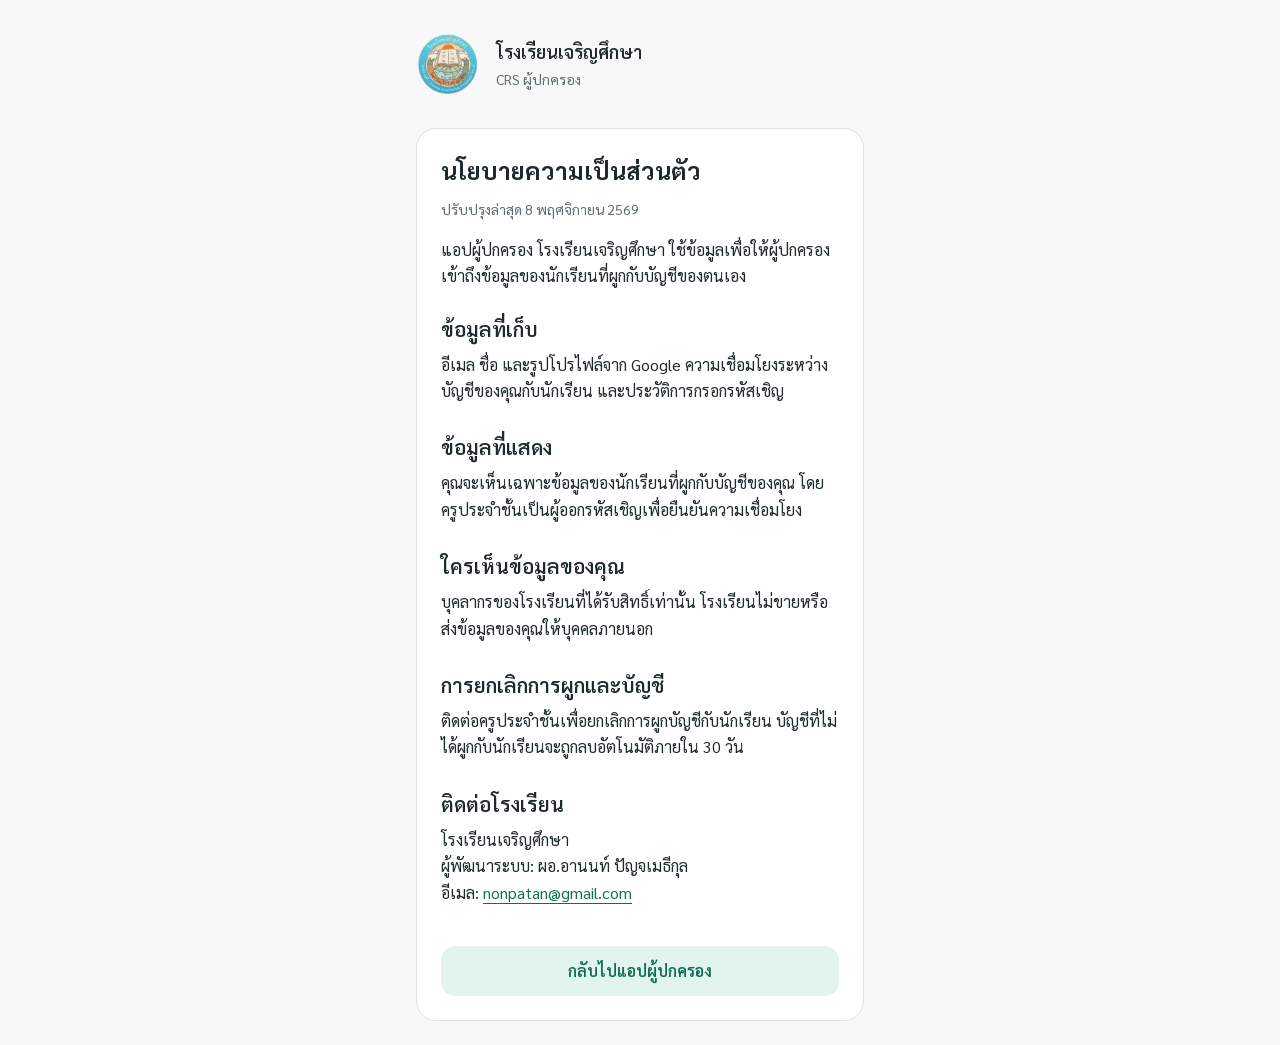
==== privacy.html @ 17d57c71 "feat: parent app pilot (sw v6 · from CRS_Parent_dev b080bd7)" ====
<!doctype html>
<html lang="th">
<head>
  <meta charset="UTF-8">
  <meta name="viewport" content="width=device-width, initial-scale=1, viewport-fit=cover">
  <meta name="theme-color" content="#0f6e56">
  <title>นโยบายความเป็นส่วนตัว — โรงเรียนเจริญศึกษา</title>
  <link rel="icon" href="./icons/icon-192.png" type="image/png">
  <link rel="preconnect" href="https://fonts.googleapis.com">
  <link rel="preconnect" href="https://fonts.gstatic.com" crossorigin>
  <link href="https://fonts.googleapis.com/css2?family=Sarabun:wght@400;500;600;700&display=swap" rel="stylesheet">
  <link rel="stylesheet" href="./styles.css">
</head>
<body>
  <a class="skip-link" href="#main">ข้ามไปเนื้อหา</a>
  <div class="app-wrap">
    <header class="school-brand">
      <img src="./icons/icon-192.png" alt="ตราโรงเรียนเจริญศึกษา" width="64" height="64">
      <div><p class="school-name">โรงเรียนเจริญศึกษา</p><p class="brand-caption">CRS ผู้ปกครอง</p></div>
    </header>
    <main id="main" class="panel privacy-content">
      <h1>นโยบายความเป็นส่วนตัว</h1>
      <p class="updated">ปรับปรุงล่าสุด 8 พฤศจิกายน 2569</p>
      <p>แอปผู้ปกครอง โรงเรียนเจริญศึกษา ใช้ข้อมูลเพื่อให้ผู้ปกครองเข้าถึงข้อมูลของนักเรียนที่ผูกกับบัญชีของตนเอง</p>
      <h2>ข้อมูลที่เก็บ</h2>
      <p>อีเมล ชื่อ และรูปโปรไฟล์จาก Google ความเชื่อมโยงระหว่างบัญชีของคุณกับนักเรียน และประวัติการกรอกรหัสเชิญ</p>
      <h2>ข้อมูลที่แสดง</h2>
      <p>คุณจะเห็นเฉพาะข้อมูลของนักเรียนที่ผูกกับบัญชีของคุณ โดยครูประจำชั้นเป็นผู้ออกรหัสเชิญเพื่อยืนยันความเชื่อมโยง</p>
      <h2>ใครเห็นข้อมูลของคุณ</h2>
      <p>บุคลากรของโรงเรียนที่ได้รับสิทธิ์เท่านั้น โรงเรียนไม่ขายหรือส่งข้อมูลของคุณให้บุคคลภายนอก</p>
      <h2>การยกเลิกการผูกและบัญชี</h2>
      <p>ติดต่อครูประจำชั้นเพื่อยกเลิกการผูกบัญชีกับนักเรียน บัญชีที่ไม่ได้ผูกกับนักเรียนจะถูกลบอัตโนมัติภายใน 30 วัน</p>
      <h2>ติดต่อโรงเรียน</h2>
      <p>โรงเรียนเจริญศึกษา<br>ผู้พัฒนาระบบ: ผอ.อานนท์ ปัญจเมธีกุล<br>อีเมล: <a href="mailto:nonpatan@gmail.com">nonpatan@gmail.com</a></p>
      <a class="button secondary full back-link" href="./">กลับไปแอปผู้ปกครอง</a>
    </main>
  </div>
</body>
</html>
---- styles.css ----
:root {
  --ink:         #1f2a2e;
  --muted:       #5f6b70;
  --line:        #dfe4e3;
  --teal:        #0f6e56;
  --teal-soft:   #e1f5ee;
  --bg:          #f7f8f7;
  --white:       #ffffff;
  --danger:      #a32d2d;
  --danger-soft: #fceaea;
  --amber:       #8a5a00;
  --amber-soft:  #fff4df;
  --teal-deep:   #0a4f3e;
  --teal-glow:   #168164;
  --shadow: 0 1px 2px rgba(15, 110, 86, .08), 0 8px 24px rgba(15, 110, 86, .10);
  --crest-shadow: 0 8px 24px rgba(0, 0, 0, .20);
  --hero-decoration: rgba(255, 255, 255, .06);
  --hero-control: rgba(255, 255, 255, .14);
  --ticket-line: #9fd3c1;
  --ticket-bg: #fbfefd;
  --add-line: #b9cfc8;
  --google-border: #747775;
  --google-ink: #1f1f1f;
  --google-red: #ea4335;
  --google-blue: #4285f4;
  --google-yellow: #fbbc05;
  --google-green: #34a853;
  --s1: #dbeafe; --s1d: #1e4fa3; --s2: #fde2e1; --s2d: #a32d2d;
  --s3: #dcf3e4; --s3d: #1b7a43; --s4: #fff1cc; --s4d: #8a5a00;
  --s5: #ede4fb; --s5d: #5b3aa6; --s6: #d5f1f1; --s6d: #116a6a;
  --s7: #fde4f1; --s7d: #9c2a68; --s8: #e6efd2; --s8d: #4f6b12;
  --s9: #ffe6d5; --s9d: #a24a10; --s10: #e2e6fb; --s10d: #3a4aa0;
  --s11: #f3e7dc; --s11d: #7a4b26; --s12: #ddeefa; --s12d: #1d6690;
  --s13: #f6e3f8; --s13d: #84308f; --s14: #e9ece6; --s14d: #4a5a4a;
  --bottom-nav-height: 80px;
  color-scheme: light;
}
* { box-sizing: border-box; }
[hidden] { display: none !important; }
html { scroll-padding-block: 16px; }
html.has-bottom-nav { scroll-padding-bottom: calc(var(--bottom-nav-height) + 16px); }
body { margin: 0; min-height: 100vh; min-height: 100dvh; background: var(--bg); color: var(--ink); font-family: 'Sarabun', sans-serif; font-size: 1rem; line-height: 1.65; }
.app-wrap { width: 100%; max-width: 480px; margin: 0 auto; padding: max(32px, env(safe-area-inset-top)) max(16px, env(safe-area-inset-right)) max(24px, env(safe-area-inset-bottom)) max(16px, env(safe-area-inset-left)); }
.app-frame { min-height: 100vh; min-height: 100dvh; padding: 0; }
.app-frame.with-nav { padding-bottom: calc(var(--bottom-nav-height) + 16px); }
#main { min-width: 0; }
h1, h2, h3, p, strong { overflow-wrap: anywhere; }
h1 { margin: 0 0 10px; font-size: 1.5rem; line-height: 1.45; font-weight: 700; }
h2 { margin: 0 0 8px; font-size: 1.25rem; line-height: 1.5; font-weight: 600; }
h3 { margin: 0 0 8px; font-size: 1rem; font-weight: 600; }
p { margin: 0 0 16px; }
p:last-child { margin-bottom: 0; }
.muted, .helper { color: var(--muted); }
.helper { margin: 8px 0 0; font-size: .8125rem; }
.screen-page { padding: 24px max(22px, env(safe-area-inset-right)) max(28px, env(safe-area-inset-bottom)) max(22px, env(safe-area-inset-left)); }
.panel { background: var(--white); border: 1px solid var(--line); border-radius: 20px; padding: 24px; }
.app-frame #main > .panel { margin: 24px 20px; }
.eyebrow { color: var(--teal); font-size: .875rem; font-weight: 600; margin-bottom: 8px; }
.button { display: inline-flex; align-items: center; justify-content: center; gap: 10px; min-height: 48px; min-width: 48px; padding: 12px 16px; border: 1px solid transparent; border-radius: 14px; font: inherit; font-weight: 600; line-height: 1.5; text-decoration: none; text-align: center; cursor: pointer; touch-action: manipulation; overflow-wrap: anywhere; transition: background-color 150ms, opacity 150ms; }
.button.primary { background: var(--teal); color: var(--white); }
.button.secondary { background: var(--teal-soft); color: var(--teal); }
.button.quiet { background: transparent; color: var(--muted); border-color: var(--line); }
.button.signout { background: transparent; color: var(--danger); border-color: var(--line); font-size: .875rem; font-weight: 500; }
.button.google { background: var(--white); color: var(--google-ink); border-color: var(--google-border); font-weight: 500; min-height: 52px; }
.button.google svg { flex: 0 0 20px; }
.button.full { width: 100%; }
.button:hover:not(:disabled), .filter-chip:hover, .bottom-nav a:hover { filter: brightness(.96); }
.button:active:not(:disabled), .filter-chip:active, .bottom-nav a:active { opacity: .78; }
.button:disabled { opacity: .55; cursor: not-allowed; }
svg { width: 24px; height: 24px; flex-shrink: 0; vertical-align: middle; }
a { color: var(--teal); text-underline-offset: 4px; }
a:focus-visible, button:focus-visible, input:focus-visible, summary:focus-visible, [tabindex]:focus-visible { outline: 3px solid var(--teal); outline-offset: 4px; }
.login-hero h1:focus-visible, .home-header h1:focus-visible, .bell-button:focus-visible { outline-color: var(--white); }
.skip-link { position: absolute; top: -120px; left: 16px; padding: 12px; background: var(--white); z-index: 30; }
.skip-link:focus { top: max(8px, env(safe-area-inset-top)); }
.school-brand { display: flex; align-items: center; gap: 16px; margin-bottom: 32px; }
.school-brand img { flex: 0 0 64px; object-fit: contain; }
.school-name { margin: 0; font-size: 1.125rem; font-weight: 600; }
.brand-caption { margin: 2px 0 0; color: var(--muted); font-size: .875rem; }
.fallback-brand { padding: max(24px, env(safe-area-inset-top)) 20px 0; }
.notice { border-radius: 12px; padding: 12px 16px; margin: 16px; overflow-wrap: anywhere; }
.notice.error { color: var(--danger); background: var(--danger-soft); }
.notice.success { color: var(--teal); background: var(--teal-soft); }
.notice.resume-toast { position: fixed; z-index: 25; bottom: calc(var(--bottom-nav-height) + 16px); left: 50%; transform: translateX(-50%); width: min(448px, calc(100% - 32px)); margin: 0; border: 1px solid var(--teal); pointer-events: none; }
.field-error { color: var(--danger); margin-top: 8px; font-size: .875rem; }
.field-error:empty { display: none; }
.field { margin: 24px 0; }
label { display: block; font-weight: 600; margin-bottom: 8px; }
input { width: 100%; min-width: 0; min-height: 56px; padding: 12px 14px; border: 1px solid var(--muted); border-radius: 12px; background: var(--white); color: var(--ink); font: inherit; font-size: 1rem; }
input[aria-invalid="true"] { border-color: var(--danger); }
.actions { display: grid; gap: 12px; }
/* เข้าสู่ระบบ: หัวเขียวและแผ่นขาวซ้อนตามแบบ A */
.login-screen { min-height: 100vh; min-height: 100dvh; display: flex; flex-direction: column; }
.login-hero { flex: 1; min-height: 340px; background: radial-gradient(120% 90% at 20% 0%, var(--teal-glow) 0%, var(--teal) 45%, var(--teal-deep) 100%); color: var(--white); display: flex; flex-direction: column; align-items: center; justify-content: center; text-align: center; padding: max(36px, env(safe-area-inset-top)) 24px 60px; position: relative; overflow: hidden; }
.login-hero::after { content: ''; position: absolute; right: -40px; bottom: -60px; width: 220px; height: 220px; border-radius: 50%; background: var(--hero-decoration); pointer-events: none; }
.crest { width: 96px; height: 96px; flex-shrink: 0; border-radius: 50%; background: var(--white); display: grid; place-items: center; box-shadow: var(--crest-shadow); margin-bottom: 14px; }
.crest img { width: 80px; height: 80px; border-radius: 50%; }
.login-hero .school { font-size: .9375rem; margin: 0; }
.login-hero h1 { font-size: 1.875rem; line-height: 1.25; margin: 4px 0 10px; }
.tagline { margin: 0; max-width: 270px; }
.login-sheet { background: var(--white); border-radius: 28px 28px 0 0; margin-top: -28px; position: relative; padding: 24px max(22px, env(safe-area-inset-right)) max(28px, env(safe-area-inset-bottom)) max(22px, env(safe-area-inset-left)); }
.features { list-style: none; padding: 0; margin: 0 0 24px; display: grid; gap: 16px; }
.features li { display: flex; align-items: center; gap: 12px; }
.feature-icon { width: 40px; height: 40px; border-radius: 12px; background: var(--teal-soft); color: var(--teal); display: grid; place-items: center; flex-shrink: 0; }
.feature-icon svg { width: 22px; height: 22px; }
.features strong { display: block; font-size: .9375rem; font-weight: 600; }
.features p { font-size: .8125rem; color: var(--muted); margin: 0; }
.login-fine { margin: 14px 0 0; text-align: center; font-size: .8125rem; color: var(--muted); }
.login-fine a { display: inline-flex; align-items: center; min-height: 44px; }
/* เชื่อมบัญชี: ช่องกรอกรหัสจริงในบัตรเส้นประ */
.account-bar { display: flex; align-items: center; gap: 12px; padding: max(16px, env(safe-area-inset-top)) 18px 16px; background: var(--white); border-bottom: 1px solid var(--line); }
.account-info { min-width: 0; flex: 1; }
.account-info small { display: block; color: var(--muted); }
.account-info strong { font-size: .9375rem; }
.account-email { margin: 0; font-size: .8125rem; color: var(--muted); overflow-wrap: anywhere; }
.account-bar .signout { flex-shrink: 0; border: 0; padding: 10px 0 10px 8px; min-width: 0; }
.back-button { flex-shrink: 0; width: 44px; height: 44px; min-height: 44px; min-width: 44px; padding: 0; border-radius: 12px; background: var(--bg); color: var(--ink); }
.steps { display: flex; gap: 6px; padding: 18px 22px 0; }
.steps span { flex: 1; height: 6px; border-radius: 3px; background: var(--teal); }
.steps .step-next { background: var(--line); }
.redeem-screen { padding-top: 18px; }
.redeem-intro { font-size: .875rem; }
.invite-ticket { margin: 20px 0 14px; padding: 20px; border: 1.5px dashed var(--ticket-line); border-radius: 20px; background: var(--white); box-shadow: var(--shadow); }
.invite-ticket label { font-size: .875rem; color: var(--muted); }
#invite-code { min-height: 64px; padding: 12px 6px; border: 2px solid var(--teal); border-radius: 14px; font: 600 1.8125rem/1.2 ui-monospace, Menlo, monospace; letter-spacing: .12em; text-align: center; color: var(--ink); background: var(--ticket-bg); }
#invite-code::placeholder { color: var(--muted); opacity: 1; }
#invite-code[aria-invalid="true"] { border-color: var(--danger); }
.invite-tip { display: flex; gap: 12px; align-items: flex-start; padding: 12px 14px; margin-bottom: 18px; border-radius: 14px; background: var(--amber-soft); color: var(--amber); font-size: .875rem; }
/* หน้าแรก C: ชิปกรองเป็นแถวเดียวที่เลื่อนแนวนอนได้ */
.home-header { background: linear-gradient(160deg, var(--teal), var(--teal-deep)); color: var(--white); padding: max(24px, env(safe-area-inset-top)) max(20px, env(safe-area-inset-right)) 78px max(20px, env(safe-area-inset-left)); border-radius: 0 0 28px 28px; }
.home-greeting { display: flex; justify-content: space-between; align-items: center; gap: 16px; }
.home-greeting > div { min-width: 0; }
.today-date { margin: 0 0 4px; font-size: .8125rem; }
.home-header h1 { margin: 0; }
.bell-button { flex-shrink: 0; padding: 0; border-radius: 14px; background: var(--hero-control); color: var(--white); }
.child-filters { display: flex; gap: 8px; padding: 4px max(16px, env(safe-area-inset-right)) 8px max(16px, env(safe-area-inset-left)); margin-top: -60px; position: relative; overflow-x: auto; overscroll-behavior-inline: contain; scrollbar-width: thin; }
.filter-chip { flex: 0 0 auto; display: inline-flex; align-items: center; min-height: 44px; padding: 8px 16px; border: 0; border-radius: 999px; background: var(--hero-control); color: var(--white); font: 600 .875rem/1.5 'Sarabun', sans-serif; cursor: pointer; touch-action: manipulation; }
.filter-chip[aria-pressed="true"] { background: var(--white); color: var(--teal); box-shadow: var(--shadow); }
.filter-chip:focus-visible { outline-color: var(--white); outline-offset: 2px; }
.home-content { padding: 6px max(16px, env(safe-area-inset-right)) 12px max(16px, env(safe-area-inset-left)); }
.summary-grid { display: grid; grid-template-columns: repeat(2, minmax(0, 1fr)); gap: 10px; margin: 0 0 18px; }
.summary-grid > div { background: var(--white); border-radius: 18px; box-shadow: var(--shadow); padding: 12px 14px; }
.summary-grid h2 { font-size: .8125rem; font-weight: 400; color: var(--muted); margin: 0; }
.summary-grid strong { display: block; font-size: 1.5rem; line-height: 1.5; }
.summary-grid p { font-size: .75rem; color: var(--muted); margin: 0; }
.children { list-style: none; padding: 0; margin: 0 0 24px; display: grid; gap: 12px; }
.child-card { padding: 16px; border-radius: 22px; background: var(--white); box-shadow: var(--shadow); }
.child-card-link { display: block; margin: -16px; padding: 16px; border-radius: inherit; color: var(--ink); text-decoration: none; transition: background-color 150ms; }
.child-card-link:hover { background: var(--teal-soft); }
.child-card-link:active { opacity: .78; }
.child-open { display: flex; align-items: center; justify-content: space-between; gap: 8px; margin-top: 12px; color: var(--teal); font-size: .8125rem; }
.child-open svg { width: 18px; height: 18px; }
.child-who { display: flex; align-items: center; gap: 12px; }
.child-info { min-width: 0; }
.child-card h2 { font-size: 1.0625rem; margin-bottom: 4px; }
.avatar { width: 52px; height: 52px; display: grid; place-items: center; flex-shrink: 0; border-radius: 16px; font-size: 1.125rem; font-weight: 700; color: var(--teal); background: var(--teal-soft); }
.tone-s1 { color: var(--s1d); background: var(--s1); } .tone-s2 { color: var(--s2d); background: var(--s2); }
.tone-s3 { color: var(--s3d); background: var(--s3); } .tone-s4 { color: var(--s4d); background: var(--s4); }
.tone-s5 { color: var(--s5d); background: var(--s5); } .tone-s6 { color: var(--s6d); background: var(--s6); }
.tone-s7 { color: var(--s7d); background: var(--s7); } .tone-s8 { color: var(--s8d); background: var(--s8); }
.tone-s9 { color: var(--s9d); background: var(--s9); } .tone-s10 { color: var(--s10d); background: var(--s10); }
.tone-s11 { color: var(--s11d); background: var(--s11); } .tone-s12 { color: var(--s12d); background: var(--s12); }
.tone-s13 { color: var(--s13d); background: var(--s13); } .tone-s14 { color: var(--s14d); background: var(--s14); }
.grade-chip { display: inline-block; padding: 2px 10px; border-radius: 999px; background: var(--bg); color: var(--muted); font-size: .75rem; font-weight: 600; }
.relation { color: var(--muted); font-size: .8125rem; margin: 4px 0 0; }
.student-status { color: var(--amber); background: var(--amber-soft); display: inline-block; padding: 4px 10px; margin-top: 12px; border-radius: 8px; font-size: .8125rem; }
.activity-feed h2 { font-size: .875rem; color: var(--muted); margin: 20px 4px 10px; }
.feed-list { list-style: none; padding: 0; margin: 0; }
.feed-item { display: flex; gap: 12px; padding: 14px 4px; border-bottom: 1px solid var(--line); }
.feed-item > div { min-width: 0; flex: 1; }
.feed-item p { margin: 0 0 4px; font-size: .9375rem; }
.feed-item time { color: var(--muted); font-size: .8125rem; }
.feed-icon { display: grid; place-items: center; flex: 0 0 40px; height: 40px; border-radius: 12px; }
.tone-teal { color: var(--teal); background: var(--teal-soft); }
.feed-item .absence { color: var(--amber); font-weight: 600; }
.data-status { color: var(--muted); padding-block: 16px; }
.data-card, .calendar-card { background: var(--white); padding: 18px; border-radius: 20px; margin-top: 16px; box-shadow: var(--shadow); }
.data-card h2 { font-size: 1.125rem; }
.detail-back { margin-bottom: 18px; }
.child-screen { padding-top: max(20px, env(safe-area-inset-top)); }
.month-controls { display: flex; align-items: center; justify-content: space-between; gap: 8px; margin: 16px 0; }
.month-controls h3 { min-width: 0; text-align: center; margin: 0; }
.month-controls .button { flex-shrink: 0; padding: 10px; }
.attendance-grid { display: grid; grid-template-columns: repeat(5, minmax(0, 1fr)); gap: 6px; }
.weekday { text-align: center; font-size: .8125rem; color: var(--muted); }
.attendance-day { display: grid; justify-items: center; min-height: 3.75rem; padding: 6px 2px; border-radius: 10px; font-size: .8125rem; font-variant-numeric: tabular-nums; }
.attendance-day strong { font-size: .9375rem; }
.present { color: var(--teal); background: var(--teal-soft); }
.late { color: var(--amber); background: var(--amber-soft); }
.absent { color: var(--danger); background: var(--danger-soft); }
.leave { color: var(--s5d); background: var(--s5); }
.unrecorded { color: var(--muted); background: var(--bg); }
.holiday { color: var(--muted); background: var(--bg); }
.future { color: var(--muted); background: transparent; }
.attendance-legend { display: flex; flex-wrap: wrap; gap: 8px 12px; list-style: none; margin: 16px 0; padding: 0; font-size: .8125rem; }
.attendance-legend span { display: inline-grid; place-items: center; min-width: 24px; border-radius: 5px; font-weight: 600; }
.month-summary { font-size: .875rem; }
.savings-balance { font-size: 1.625rem; font-weight: 700; color: var(--teal); font-variant-numeric: tabular-nums; }
.transaction-list { list-style: none; padding: 0; margin: 12px 0; }
.transaction-list > li { display: flex; justify-content: space-between; gap: 12px; padding: 12px 0; border-bottom: 1px solid var(--line); }
.transaction-list > li > div { min-width: 0; flex: 1; }
.transaction-list strong { font-size: .9375rem; font-variant-numeric: tabular-nums; }
.transaction-list > li > strong { flex: 0 1 40%; text-align: right; }
.transaction-list time, .transaction-list p { display: block; margin: 4px 0 0; font-size: .8125rem; color: var(--muted); }
details { margin-top: 8px; }
summary { cursor: pointer; min-height: 44px; padding-block: 10px; color: var(--teal); overflow-wrap: anywhere; }
.transaction-list details ul { padding-left: 20px; font-size: .875rem; }
.calendar-month { margin-top: 28px; }
.calendar-month > h2 { font-size: 1.125rem; }
.calendar-card h3 { font-size: 1rem; }
.calendar-date { color: var(--teal); margin-bottom: 8px; font-size: .875rem; }
.event-detail { white-space: pre-wrap; font-size: .9375rem; }
.feed-empty { border: 1px solid var(--line); border-radius: 18px; padding: 20px; text-align: center; background: var(--white); }
.empty-icon { display: inline-grid; place-items: center; width: 48px; height: 48px; border-radius: 14px; color: var(--teal); background: var(--teal-soft); margin-bottom: 12px; }
.feed-empty h3 { margin-bottom: 4px; }
.feed-empty p, .earlier-empty { font-size: .875rem; color: var(--muted); }
.earlier-empty { margin: 0 4px 24px; }
.add-child { justify-content: flex-start; border: 2px dashed var(--add-line); border-radius: 22px; color: var(--teal); background: transparent; padding: 14px 16px; }
.add-icon { display: inline-grid; place-items: center; width: 44px; height: 44px; flex-shrink: 0; border-radius: 14px; background: var(--teal-soft); }
/* คำแนะนำติดตั้งคงการทำงานเดิม ใช้หน้าตาการ์ดตาม mockup */
.install-banner { margin-top: 14px; padding: 14px; border-radius: 18px; background: var(--white); box-shadow: var(--shadow); }
.install-heading { display: flex; align-items: center; gap: 12px; }
.install-icon { width: 44px; height: 44px; border-radius: 12px; display: grid; place-items: center; flex-shrink: 0; background: var(--teal); color: var(--white); }
.install-copy { min-width: 0; flex: 1; }
.install-heading h2 { margin: 0; font-size: .9375rem; }
.install-heading .helper { margin: 2px 0 0; }
.install-dismiss.button { min-width: 44px; min-height: 44px; padding: 0; border: 0; flex-shrink: 0; }
.install-steps { padding-left: 24px; margin: 12px 0; font-size: .875rem; }
.install-steps li { padding: 4px 0; }
#install-app { margin-top: 14px; }
/* แถบล่างวัดความสูงจริง เพื่อเผื่อพื้นที่เมื่อผู้ใช้ขยายตัวอักษร */
.bottom-nav { position: fixed; inset: auto 0 0; width: 100%; max-width: 480px; margin-inline: auto; display: grid; grid-template-columns: repeat(4, minmax(0, 1fr)); gap: 4px; padding: 8px max(6px, env(safe-area-inset-right)) max(8px, env(safe-area-inset-bottom)) max(6px, env(safe-area-inset-left)); border-top: 1px solid var(--line); background: var(--white); z-index: 20; }
.bottom-nav a { display: flex; flex-direction: column; align-items: center; justify-content: center; gap: 2px; padding: 2px; min-height: 56px; min-width: 0; color: var(--muted); text-decoration: none; font-size: .75rem; line-height: 1.5; text-align: center; overflow-wrap: anywhere; border-radius: 12px; touch-action: manipulation; }
.nav-icon { display: grid; place-items: center; min-width: 52px; height: 28px; border-radius: 999px; }
.nav-icon svg { width: 22px; height: 22px; }
.bottom-nav a[aria-current="page"] { color: var(--teal); font-weight: 700; }
.bottom-nav a[aria-current="page"] .nav-icon { background: var(--teal-soft); }
.empty-page { padding: 40px 16px; margin-top: 24px; border-radius: 22px; background: var(--white); box-shadow: var(--shadow); text-align: center; }
.empty-page h2 { font-size: 1.125rem; }
.empty-page p { color: var(--muted); font-size: .875rem; }
.account-screen { padding-top: max(24px, env(safe-area-inset-top)); }
.account-card { display: flex; align-items: center; gap: 14px; padding: 18px; margin-top: 24px; border-radius: 22px; background: var(--white); box-shadow: var(--shadow); }
.account-card > div { min-width: 0; }
.account-card h2 { font-size: .875rem; margin-bottom: 4px; }
.account-avatar { display: grid; place-items: center; width: 48px; height: 48px; flex-shrink: 0; border-radius: 50%; background: var(--teal-soft); color: var(--teal); }
.section-title { font-size: 1rem; margin: 28px 0 12px; }
.linked-children { list-style: none; margin: 0; padding: 0; background: var(--white); border-radius: 22px; box-shadow: var(--shadow); }
.linked-children li { display: flex; align-items: center; gap: 12px; padding: 16px; }
.linked-children li + li { border-top: 1px solid var(--line); }
.linked-children li > div { min-width: 0; }
.linked-children strong { font-size: .9375rem; font-weight: 600; }
.linked-children p { color: var(--muted); font-size: .8125rem; margin: 4px 0 0; }
.privacy-link { display: inline-flex; align-items: center; min-height: 48px; margin-top: 20px; }
.signout-section { margin-top: 28px; padding-top: 24px; border-top: 1px solid var(--line); }
.signout-section .signout { border-color: var(--danger); background: var(--white); min-height: 52px; }
.privacy-content h2 { margin-top: 28px; }
.privacy-content h2:first-of-type { margin-top: 24px; }
.privacy-content .updated { color: var(--muted); font-size: .875rem; }
.privacy-content .back-link { margin-top: 24px; }
footer { margin: 32px 16px 0; text-align: center; font-size: .875rem; }
footer a { display: inline-flex; align-items: center; min-height: 48px; padding: 8px; }
@media (max-width: 359px) {
  .screen-page { padding-inline: 18px; }
  .invite-ticket { padding: 14px; }
  #invite-code { font-size: 1.75rem; letter-spacing: .08em; }
  .account-bar { flex-wrap: wrap; padding-inline: 16px; gap: 8px; }
  .account-info { flex-basis: 150px; }
  .install-heading { gap: 8px; }
}
@media (max-height: 640px) {
  .login-hero { min-height: 260px; padding-top: max(24px, env(safe-area-inset-top)); padding-bottom: 52px; }
  .crest { width: 80px; height: 80px; margin-bottom: 10px; }
  .crest img { width: 68px; height: 68px; }
}
@media (prefers-reduced-motion: reduce) { *, *::before, *::after { transition: none !important; animation: none !important; scroll-behavior: auto !important; } }
/* S4: ใบลาใช้โทเค็นสถานะเดียวกับแอป และมีข้อความกำกับทุกสี */
textarea { width: 100%; min-width: 0; min-height: 120px; padding: 12px 14px; border: 1px solid var(--muted); border-radius: 12px; background: var(--white); color: var(--ink); font: inherit; font-size: 1rem; resize: vertical; }
textarea:focus-visible { outline: 3px solid var(--teal); outline-offset: 4px; }
textarea[aria-invalid="true"] { border-color: var(--danger); }
.button.danger { color: var(--danger); border-color: var(--danger); background: var(--white); }
.leave-list { padding: 0; margin: 16px 0; list-style: none; }
.leave-list li { padding: 16px 0; border-bottom: 1px solid var(--line); }
.leave-list p { margin: 8px 0; font-size: .875rem; }
.leave-row { display: flex; justify-content: space-between; flex-wrap: wrap; align-items: center; gap: 8px; }
.leave-status { display: inline-block; padding: 4px 10px; border-radius: 8px; font-size: .875rem; }
.leave-status.pending, .leave-warning { color: var(--amber); background: var(--amber-soft); }
.leave-status.approved { color: var(--teal); background: var(--teal-soft); }
.leave-status.rejected { color: var(--danger); background: var(--danger-soft); }
.leave-status.cancelled { color: var(--muted); background: var(--bg); }
.leave-reason, .teacher-note { white-space: pre-wrap; overflow-wrap: anywhere; }
.teacher-note { padding: 12px; border-radius: 8px; background: var(--bg); }
.leave-types { min-width: 0; border: 0; padding: 0; }
.leave-types legend { font-weight: 600; margin-bottom: 8px; }
.leave-type-options { display: grid; grid-template-columns: repeat(2, minmax(0, 1fr)); gap: 12px; }
.leave-type-options label { display: flex; align-items: center; gap: 8px; min-height: 52px; padding: 12px; border: 1px solid var(--muted); border-radius: 12px; margin: 0; cursor: pointer; }
.leave-type-options label:has(:checked) { color: var(--teal); border-color: var(--teal); background: var(--teal-soft); }
.leave-type-options input { width: 20px; height: 20px; min-height: 20px; flex-shrink: 0; accent-color: var(--teal); }
.leave-dates { display: grid; gap: 0 12px; grid-template-columns: minmax(0, 1fr); }
.leave-dates .field { min-width: 0; margin: 12px 0; }
.leave-dates input { appearance: none; display: block; max-width: 100%; }
.leave-warning { padding: 12px; border-radius: 12px; font-size: .875rem; }
#leave-errors { margin: 0 0 20px; }
#leave-errors h2 { font-size: 1rem; }
#leave-errors a { color: var(--danger); display: inline-block; padding-block: 8px; }
.leave-dialog { width: min(420px, calc(100% - 32px)); max-height: calc(100dvh - 48px); overflow-y: auto; padding: 24px; border: 1px solid var(--line); border-radius: 20px; background: var(--white); color: var(--ink); font: inherit; box-shadow: var(--shadow); }
.leave-dialog::backdrop { background: var(--muted); opacity: .65; }
.leave-dialog h2 { font-size: 1.25rem; }
.leave-dialog .actions { margin-top: 24px; }
@media (min-width: 420px) { .leave-dates { grid-template-columns: repeat(2, minmax(0, 1fr)); } }
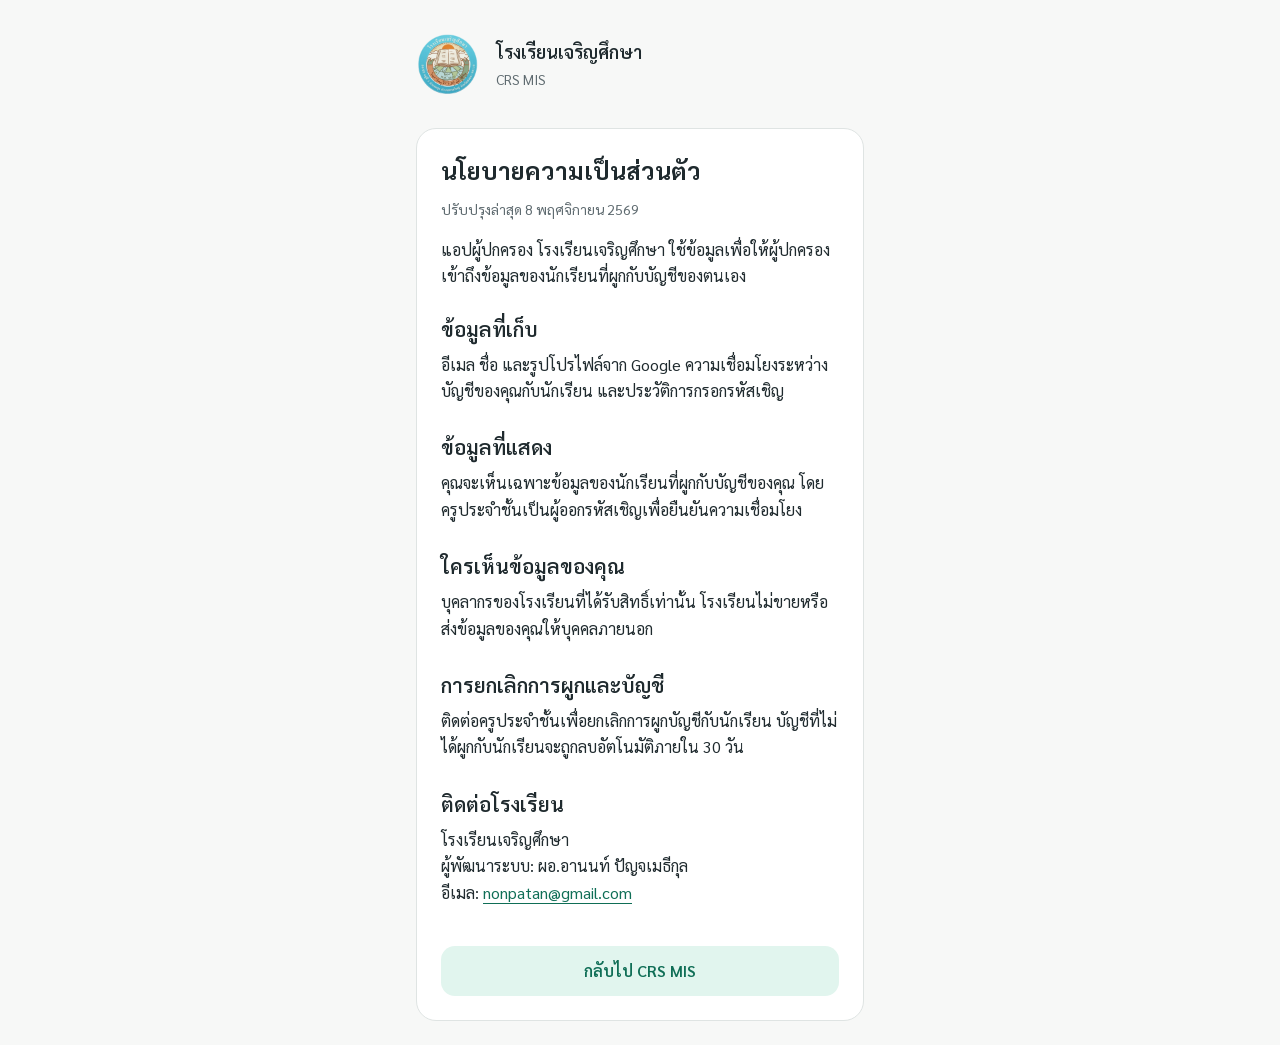
==== commit a950b29d: "feat: CRS MIS title, developer credit, leave requests, quiet refresh (sw v7 · dev 6ddcef1)" ====
--- a/privacy.html
+++ b/privacy.html
@@ -16,7 +16,7 @@
   <div class="app-wrap">
     <header class="school-brand">
       <img src="./icons/icon-192.png" alt="ตราโรงเรียนเจริญศึกษา" width="64" height="64">
-      <div><p class="school-name">โรงเรียนเจริญศึกษา</p><p class="brand-caption">CRS ผู้ปกครอง</p></div>
+      <div><p class="school-name">โรงเรียนเจริญศึกษา</p><p class="brand-caption">CRS MIS</p></div>
     </header>
     <main id="main" class="panel privacy-content">
       <h1>นโยบายความเป็นส่วนตัว</h1>
@@ -32,7 +32,7 @@
       <p>ติดต่อครูประจำชั้นเพื่อยกเลิกการผูกบัญชีกับนักเรียน บัญชีที่ไม่ได้ผูกกับนักเรียนจะถูกลบอัตโนมัติภายใน 30 วัน</p>
       <h2>ติดต่อโรงเรียน</h2>
       <p>โรงเรียนเจริญศึกษา<br>ผู้พัฒนาระบบ: ผอ.อานนท์ ปัญจเมธีกุล<br>อีเมล: <a href="mailto:nonpatan@gmail.com">nonpatan@gmail.com</a></p>
-      <a class="button secondary full back-link" href="./">กลับไปแอปผู้ปกครอง</a>
+      <a class="button secondary full back-link" href="./">กลับไป CRS MIS</a>
     </main>
   </div>
 </body>
--- a/styles.css
+++ b/styles.css
@@ -97,6 +97,8 @@
 .crest img { width: 80px; height: 80px; border-radius: 50%; }
 .login-hero .school { font-size: .9375rem; margin: 0; }
 .login-hero h1 { font-size: 1.875rem; line-height: 1.25; margin: 4px 0 10px; }
+.login-title { display: block; font-weight: 700; letter-spacing: .04em; }
+.login-subtitle { display: block; margin-top: 6px; font-size: 1.125rem; line-height: 1.5; font-weight: 500; }
 .tagline { margin: 0; max-width: 270px; }
 .login-sheet { background: var(--white); border-radius: 28px 28px 0 0; margin-top: -28px; position: relative; padding: 24px max(22px, env(safe-area-inset-right)) max(28px, env(safe-area-inset-bottom)) max(22px, env(safe-area-inset-left)); }
 .features { list-style: none; padding: 0; margin: 0 0 24px; display: grid; gap: 16px; }
@@ -107,6 +109,8 @@
 .features p { font-size: .8125rem; color: var(--muted); margin: 0; }
 .login-fine { margin: 14px 0 0; text-align: center; font-size: .8125rem; color: var(--muted); }
 .login-fine a { display: inline-flex; align-items: center; min-height: 44px; }
+.login-developer { margin: 12px 0 0; text-align: center; font-size: .75rem; color: var(--muted); }
+.login-developer a { display: inline-flex; align-items: center; min-height: 44px; color: inherit; }
 /* เชื่อมบัญชี: ช่องกรอกรหัสจริงในบัตรเส้นประ */
 .account-bar { display: flex; align-items: center; gap: 12px; padding: max(16px, env(safe-area-inset-top)) 18px 16px; background: var(--white); border-bottom: 1px solid var(--line); }
 .account-info { min-width: 0; flex: 1; }
